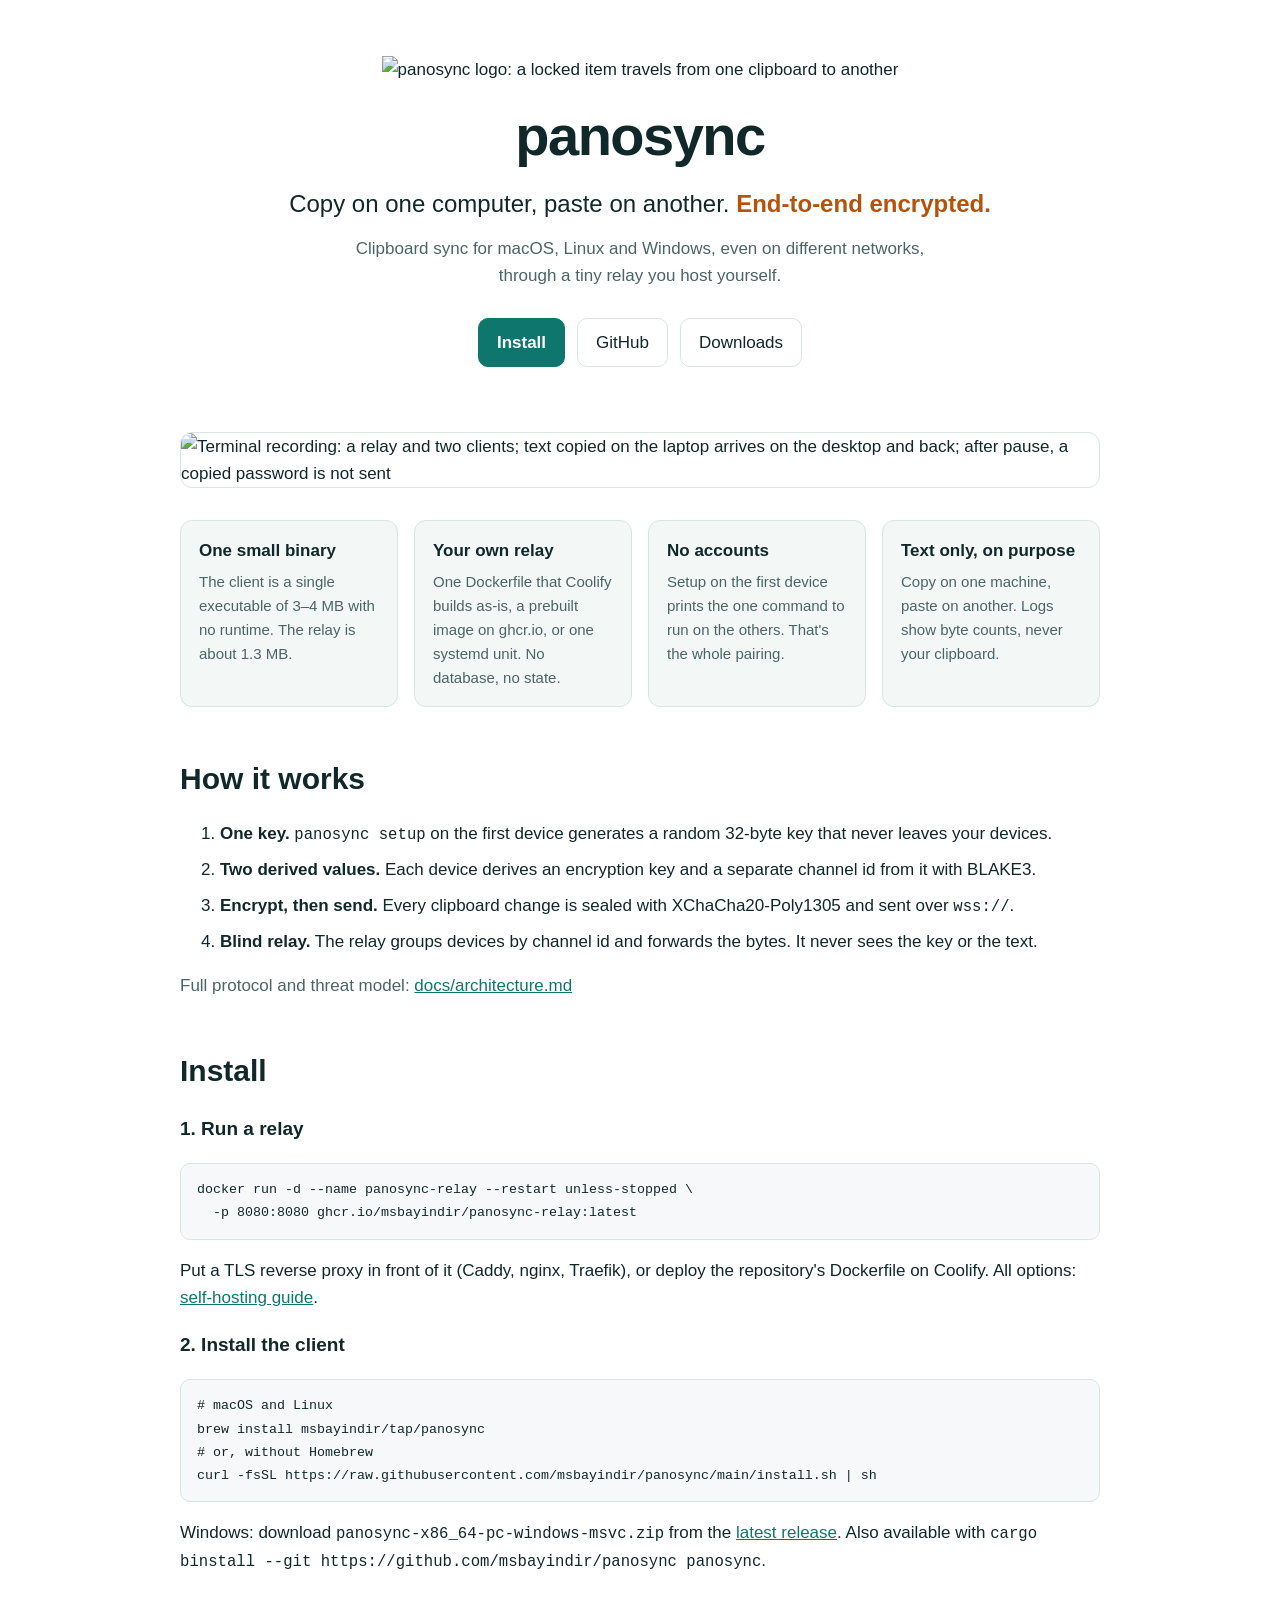
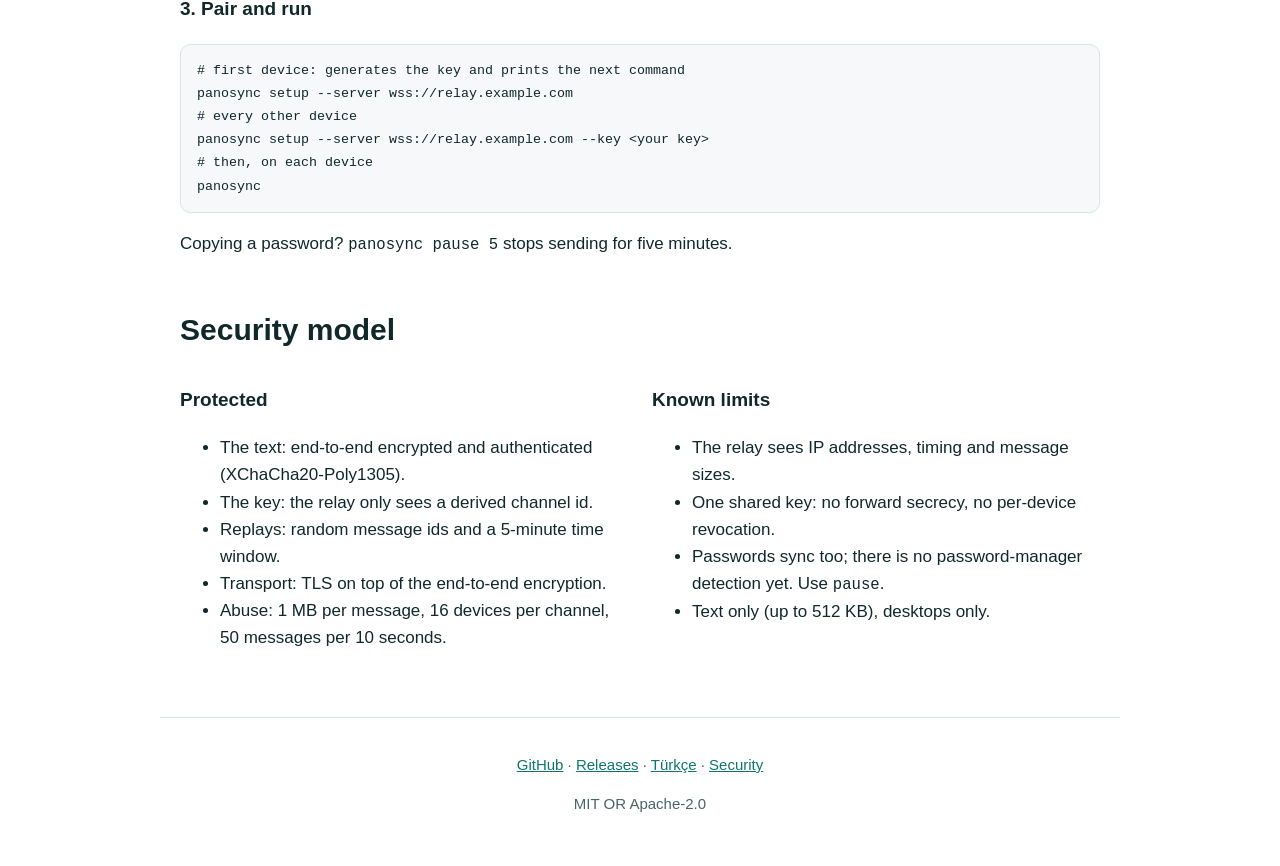
==== site/index.html @ 5b7db1a1 "docs: logo, README layout, project page and repository templates - assets/: original logo (static an" ====
<!doctype html>
<html lang="en">
<head>
  <meta charset="utf-8">
  <meta name="viewport" content="width=device-width, initial-scale=1">
  <title>panosync: end-to-end encrypted clipboard sync</title>
  <meta name="description" content="Copy on one computer, paste on another. panosync syncs the clipboard between macOS, Linux and Windows through a small relay you host, end-to-end encrypted.">
  <meta property="og:title" content="panosync">
  <meta property="og:description" content="Copy on one computer, paste on another. End-to-end encrypted clipboard sync with a self-hosted relay.">
  <meta property="og:image" content="https://msbayindir.github.io/panosync/assets/social-preview.png">
  <meta property="og:url" content="https://msbayindir.github.io/panosync/">
  <meta name="twitter:card" content="summary_large_image">
  <link rel="icon" href="assets/favicon.svg" type="image/svg+xml">
  <link rel="icon" href="assets/favicon.ico" sizes="32x32">
  <link rel="apple-touch-icon" href="assets/apple-touch-icon.png">
  <link rel="stylesheet" href="style.css">
</head>
<body>
  <header class="hero">
    <picture>
      <source media="(prefers-color-scheme: dark)" srcset="assets/logo-animated-dark.svg">
      <img class="logo" src="assets/logo-animated.svg" width="180" height="180" alt="panosync logo: a locked item travels from one clipboard to another">
    </picture>
    <h1>panosync</h1>
    <p class="tagline">Copy on one computer, paste on another. <strong>End-to-end encrypted.</strong></p>
    <p class="sub">Clipboard sync for macOS, Linux and Windows, even on different networks, through a tiny relay you host yourself.</p>
    <p class="actions">
      <a class="button primary" href="#install">Install</a>
      <a class="button" href="https://github.com/msbayindir/panosync">GitHub</a>
      <a class="button" href="https://github.com/msbayindir/panosync/releases/latest">Downloads</a>
    </p>
  </header>

  <main>
    <section class="demo">
      <img src="assets/demo.gif" width="900" alt="Terminal recording: a relay and two clients; text copied on the laptop arrives on the desktop and back; after pause, a copied password is not sent" loading="lazy">
    </section>

    <section class="features">
      <div><h3>One small binary</h3><p>The client is a single executable of 3–4 MB with no runtime. The relay is about 1.3 MB.</p></div>
      <div><h3>Your own relay</h3><p>One Dockerfile that Coolify builds as-is, a prebuilt image on ghcr.io, or one systemd unit. No database, no state.</p></div>
      <div><h3>No accounts</h3><p>Setup on the first device prints the one command to run on the others. That's the whole pairing.</p></div>
      <div><h3>Text only, on purpose</h3><p>Copy on one machine, paste on another. Logs show byte counts, never your clipboard.</p></div>
    </section>

    <section id="how">
      <h2>How it works</h2>
      <ol class="steps">
        <li><b>One key.</b> <code>panosync setup</code> on the first device generates a random 32-byte key that never leaves your devices.</li>
        <li><b>Two derived values.</b> Each device derives an encryption key and a separate channel id from it with BLAKE3.</li>
        <li><b>Encrypt, then send.</b> Every clipboard change is sealed with XChaCha20-Poly1305 and sent over <code>wss://</code>.</li>
        <li><b>Blind relay.</b> The relay groups devices by channel id and forwards the bytes. It never sees the key or the text.</li>
      </ol>
      <p class="more">Full protocol and threat model: <a href="https://github.com/msbayindir/panosync/blob/main/docs/architecture.md">docs/architecture.md</a></p>
    </section>

    <section id="install">
      <h2>Install</h2>
      <h3>1. Run a relay</h3>
      <pre><code>docker run -d --name panosync-relay --restart unless-stopped \
  -p 8080:8080 ghcr.io/msbayindir/panosync-relay:latest</code></pre>
      <p>Put a TLS reverse proxy in front of it (Caddy, nginx, Traefik), or deploy the repository's Dockerfile on Coolify.
        All options: <a href="https://github.com/msbayindir/panosync/blob/main/docs/self-hosting.md">self-hosting guide</a>.</p>
      <h3>2. Install the client</h3>
      <pre><code># macOS and Linux
brew install msbayindir/tap/panosync
# or, without Homebrew
curl -fsSL https://raw.githubusercontent.com/msbayindir/panosync/main/install.sh | sh</code></pre>
      <p>Windows: download <code>panosync-x86_64-pc-windows-msvc.zip</code> from the <a href="https://github.com/msbayindir/panosync/releases/latest">latest release</a>.
        Also available with <code>cargo binstall --git https://github.com/msbayindir/panosync panosync</code>.</p>
      <h3>3. Pair and run</h3>
      <pre><code># first device: generates the key and prints the next command
panosync setup --server wss://relay.example.com
# every other device
panosync setup --server wss://relay.example.com --key &lt;your key&gt;
# then, on each device
panosync</code></pre>
      <p>Copying a password? <code>panosync pause 5</code> stops sending for five minutes.</p>
    </section>

    <section id="security">
      <h2>Security model</h2>
      <div class="columns">
        <div>
          <h3>Protected</h3>
          <ul>
            <li>The text: end-to-end encrypted and authenticated (XChaCha20-Poly1305).</li>
            <li>The key: the relay only sees a derived channel id.</li>
            <li>Replays: random message ids and a 5-minute time window.</li>
            <li>Transport: TLS on top of the end-to-end encryption.</li>
            <li>Abuse: 1 MB per message, 16 devices per channel, 50 messages per 10 seconds.</li>
          </ul>
        </div>
        <div>
          <h3>Known limits</h3>
          <ul>
            <li>The relay sees IP addresses, timing and message sizes.</li>
            <li>One shared key: no forward secrecy, no per-device revocation.</li>
            <li>Passwords sync too; there is no password-manager detection yet. Use <code>pause</code>.</li>
            <li>Text only (up to 512 KB), desktops only.</li>
          </ul>
        </div>
      </div>
    </section>
  </main>

  <footer>
    <p><a href="https://github.com/msbayindir/panosync">GitHub</a> · <a href="https://github.com/msbayindir/panosync/releases">Releases</a> ·
      <a href="https://github.com/msbayindir/panosync/blob/main/README.tr.md">Türkçe</a> · <a href="https://github.com/msbayindir/panosync/blob/main/SECURITY.md">Security</a></p>
    <p>MIT OR Apache-2.0</p>
  </footer>
</body>
</html>
---- site/style.css ----
:root {
  --bg: #ffffff; --fg: #10282a; --muted: #4b6466; --card: #f3f8f7; --line: #d7e6e3;
  --accent: #0f766e; --accent-fg: #ffffff; --lock: #b45309; --code: #f6f8fa;
  color-scheme: light dark;
}
@media (prefers-color-scheme: dark) {
  :root { --bg: #0d1117; --fg: #e6f4f1; --muted: #9db8b3; --card: #121b1f; --line: #23343a;
          --accent: #2dd4bf; --accent-fg: #062523; --lock: #fbbf24; --code: #161b22; }
}
* { box-sizing: border-box; }
body { margin: 0; background: var(--bg); color: var(--fg);
       font: 17px/1.6 -apple-system, BlinkMacSystemFont, "Segoe UI", Roboto, "Helvetica Neue", Arial, sans-serif; }
a { color: var(--accent); }
main, .hero, footer { max-width: 960px; margin: 0 auto; padding: 0 20px; }
.hero { text-align: center; padding-top: 56px; padding-bottom: 24px; }
.logo { width: 180px; height: 180px; }
h1 { font-size: 56px; letter-spacing: -1.5px; margin: 8px 0 4px; }
.tagline { font-size: 24px; margin: 0; }
.tagline strong { color: var(--lock); }
.sub { color: var(--muted); max-width: 620px; margin: 12px auto 0; }
.actions { margin-top: 28px; display: flex; gap: 12px; justify-content: center; flex-wrap: wrap; }
.button { border: 1px solid var(--line); border-radius: 10px; padding: 10px 18px; text-decoration: none; color: var(--fg); }
.button.primary { background: var(--accent); color: var(--accent-fg); border-color: var(--accent); font-weight: 600; }
.demo { margin: 24px 0 8px; }
.demo img { width: 100%; height: auto; border-radius: 12px; border: 1px solid var(--line); }
.features { display: grid; grid-template-columns: repeat(auto-fit, minmax(200px, 1fr)); gap: 16px; margin: 32px 0; }
.features div { background: var(--card); border: 1px solid var(--line); border-radius: 12px; padding: 16px 18px; }
.features h3 { margin: 0 0 6px; font-size: 17px; }
.features p { margin: 0; color: var(--muted); font-size: 15px; }
section { margin: 48px 0; }
h2 { font-size: 30px; margin-bottom: 12px; }
h3 { font-size: 19px; }
.steps li { margin-bottom: 8px; }
.more { color: var(--muted); }
pre { background: var(--code); border: 1px solid var(--line); border-radius: 10px; padding: 14px 16px; overflow-x: auto; font-size: 14.5px; }
code { font-family: ui-monospace, SFMono-Regular, Menlo, Consolas, monospace; font-size: 0.92em; }
.columns { display: grid; grid-template-columns: repeat(auto-fit, minmax(280px, 1fr)); gap: 24px; }
footer { border-top: 1px solid var(--line); padding-top: 20px; padding-bottom: 40px; color: var(--muted); text-align: center; font-size: 15px; }
@media (prefers-reduced-motion: reduce) { .demo img { display: none; } }
img { max-width: 100%; }
p code, li code { overflow-wrap: anywhere; }
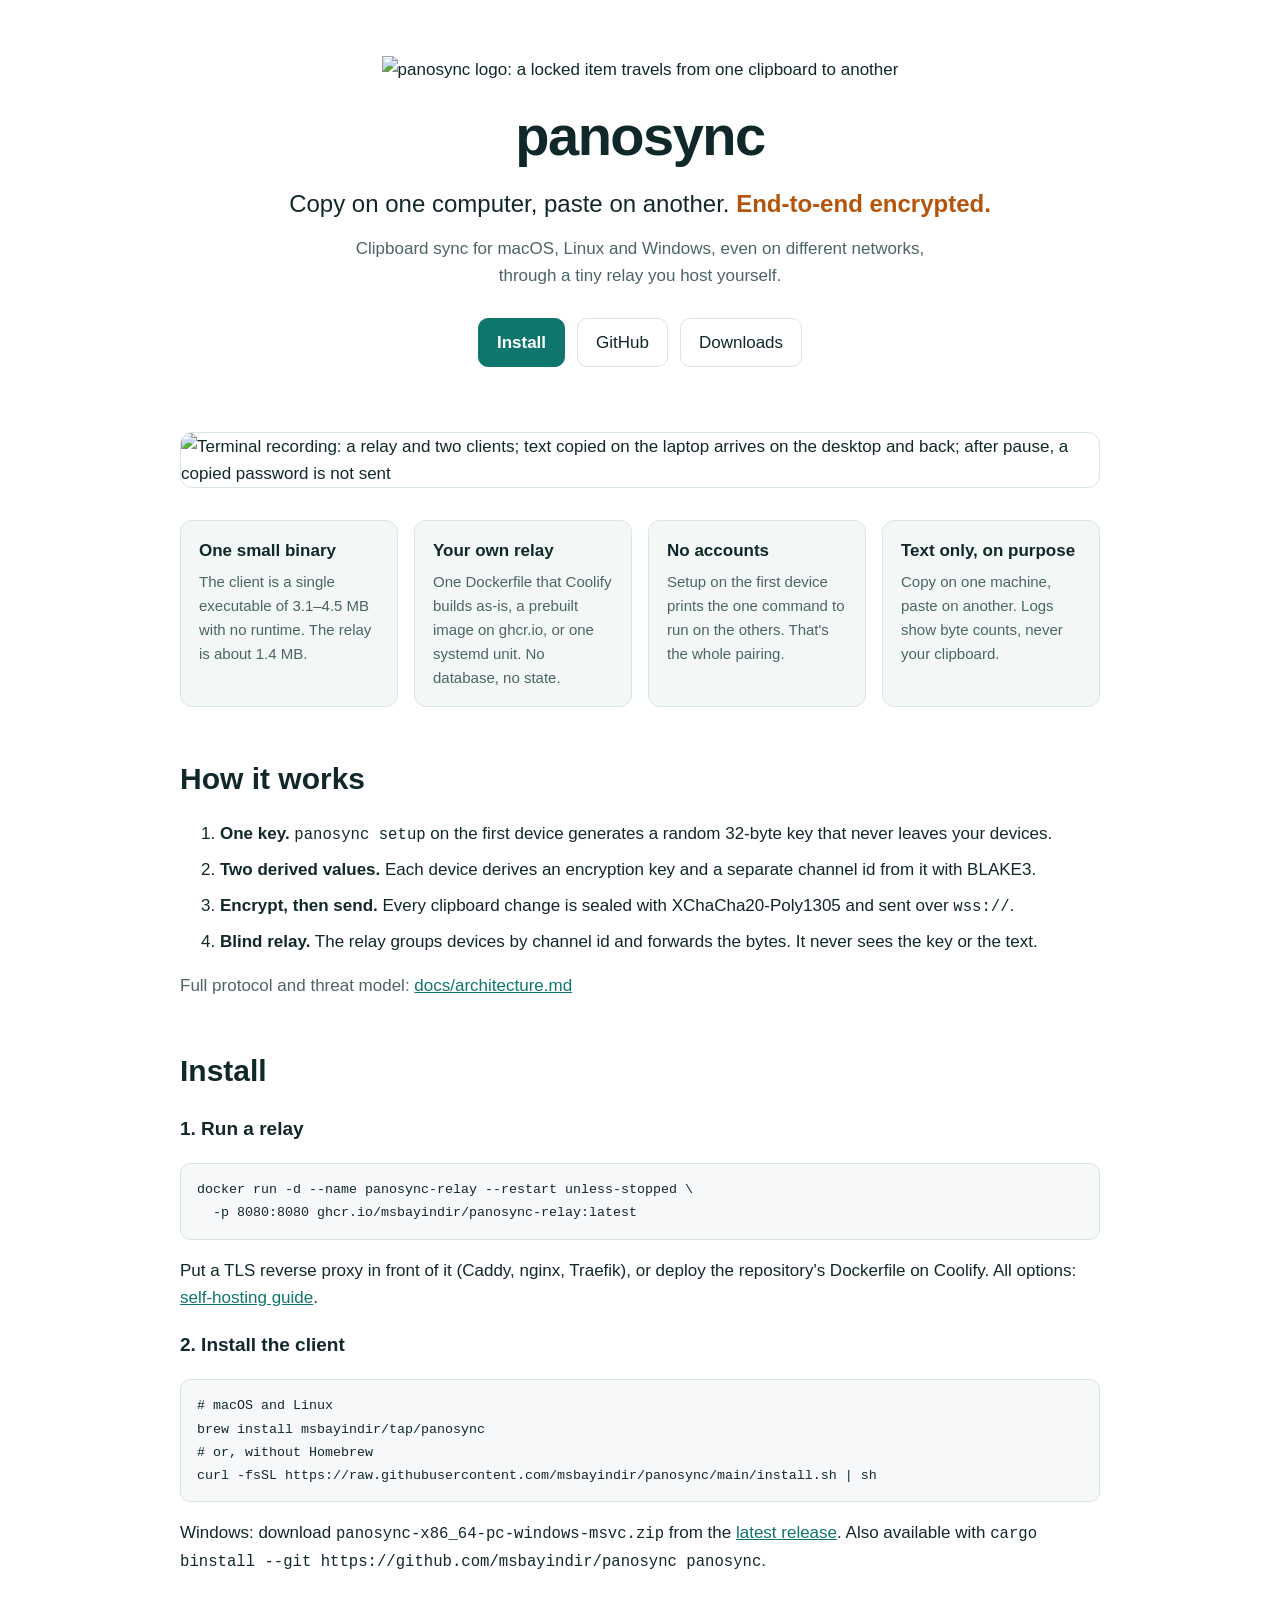
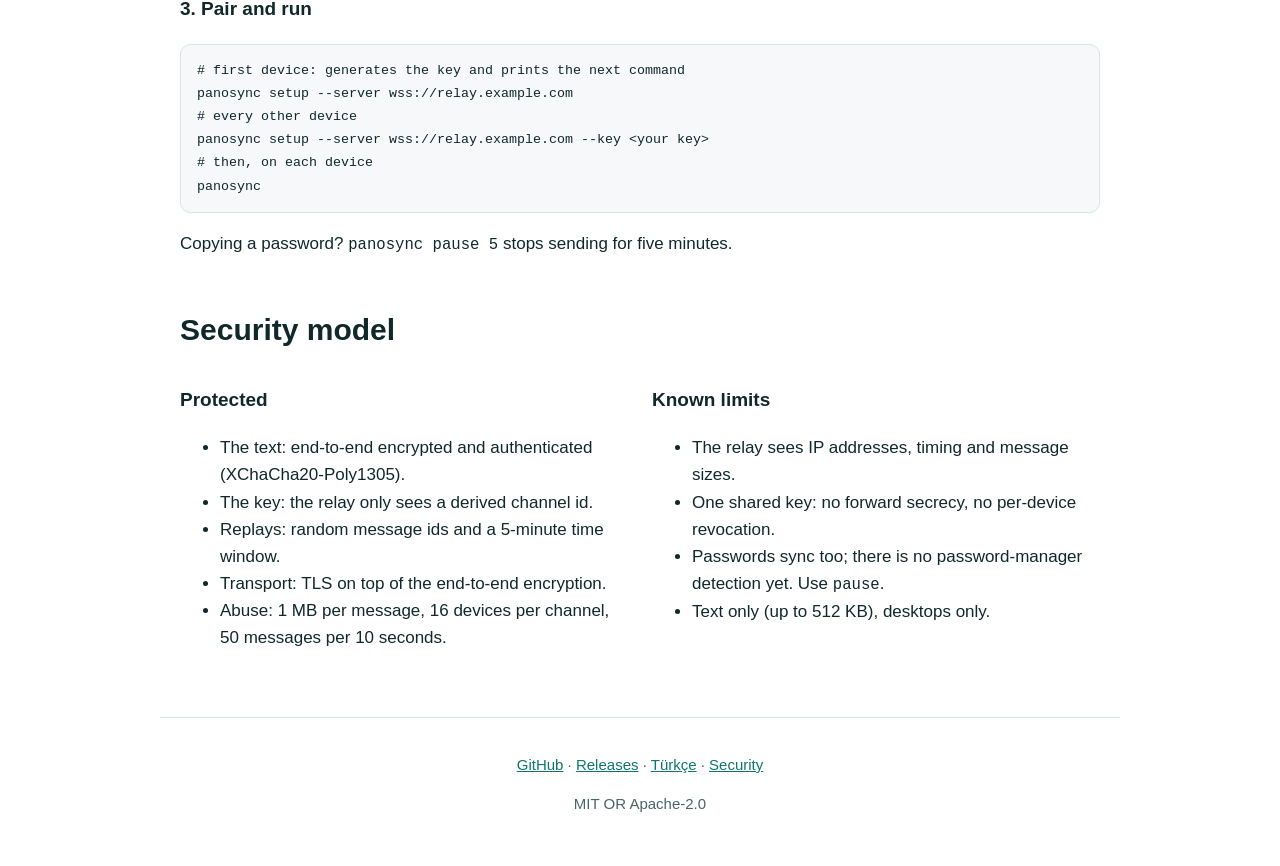
==== commit 8d2fe4d9: "docs: binary sizes from the v0.1.0 release Client 3.1 MB (macOS arm64) to 4.5 MB (Linux x86_64), rel" ====
--- a/site/index.html
+++ b/site/index.html
@@ -37,7 +37,7 @@
     </section>
 
     <section class="features">
-      <div><h3>One small binary</h3><p>The client is a single executable of 3–4 MB with no runtime. The relay is about 1.3 MB.</p></div>
+      <div><h3>One small binary</h3><p>The client is a single executable of 3.1–4.5 MB with no runtime. The relay is about 1.4 MB.</p></div>
       <div><h3>Your own relay</h3><p>One Dockerfile that Coolify builds as-is, a prebuilt image on ghcr.io, or one systemd unit. No database, no state.</p></div>
       <div><h3>No accounts</h3><p>Setup on the first device prints the one command to run on the others. That's the whole pairing.</p></div>
       <div><h3>Text only, on purpose</h3><p>Copy on one machine, paste on another. Logs show byte counts, never your clipboard.</p></div>
